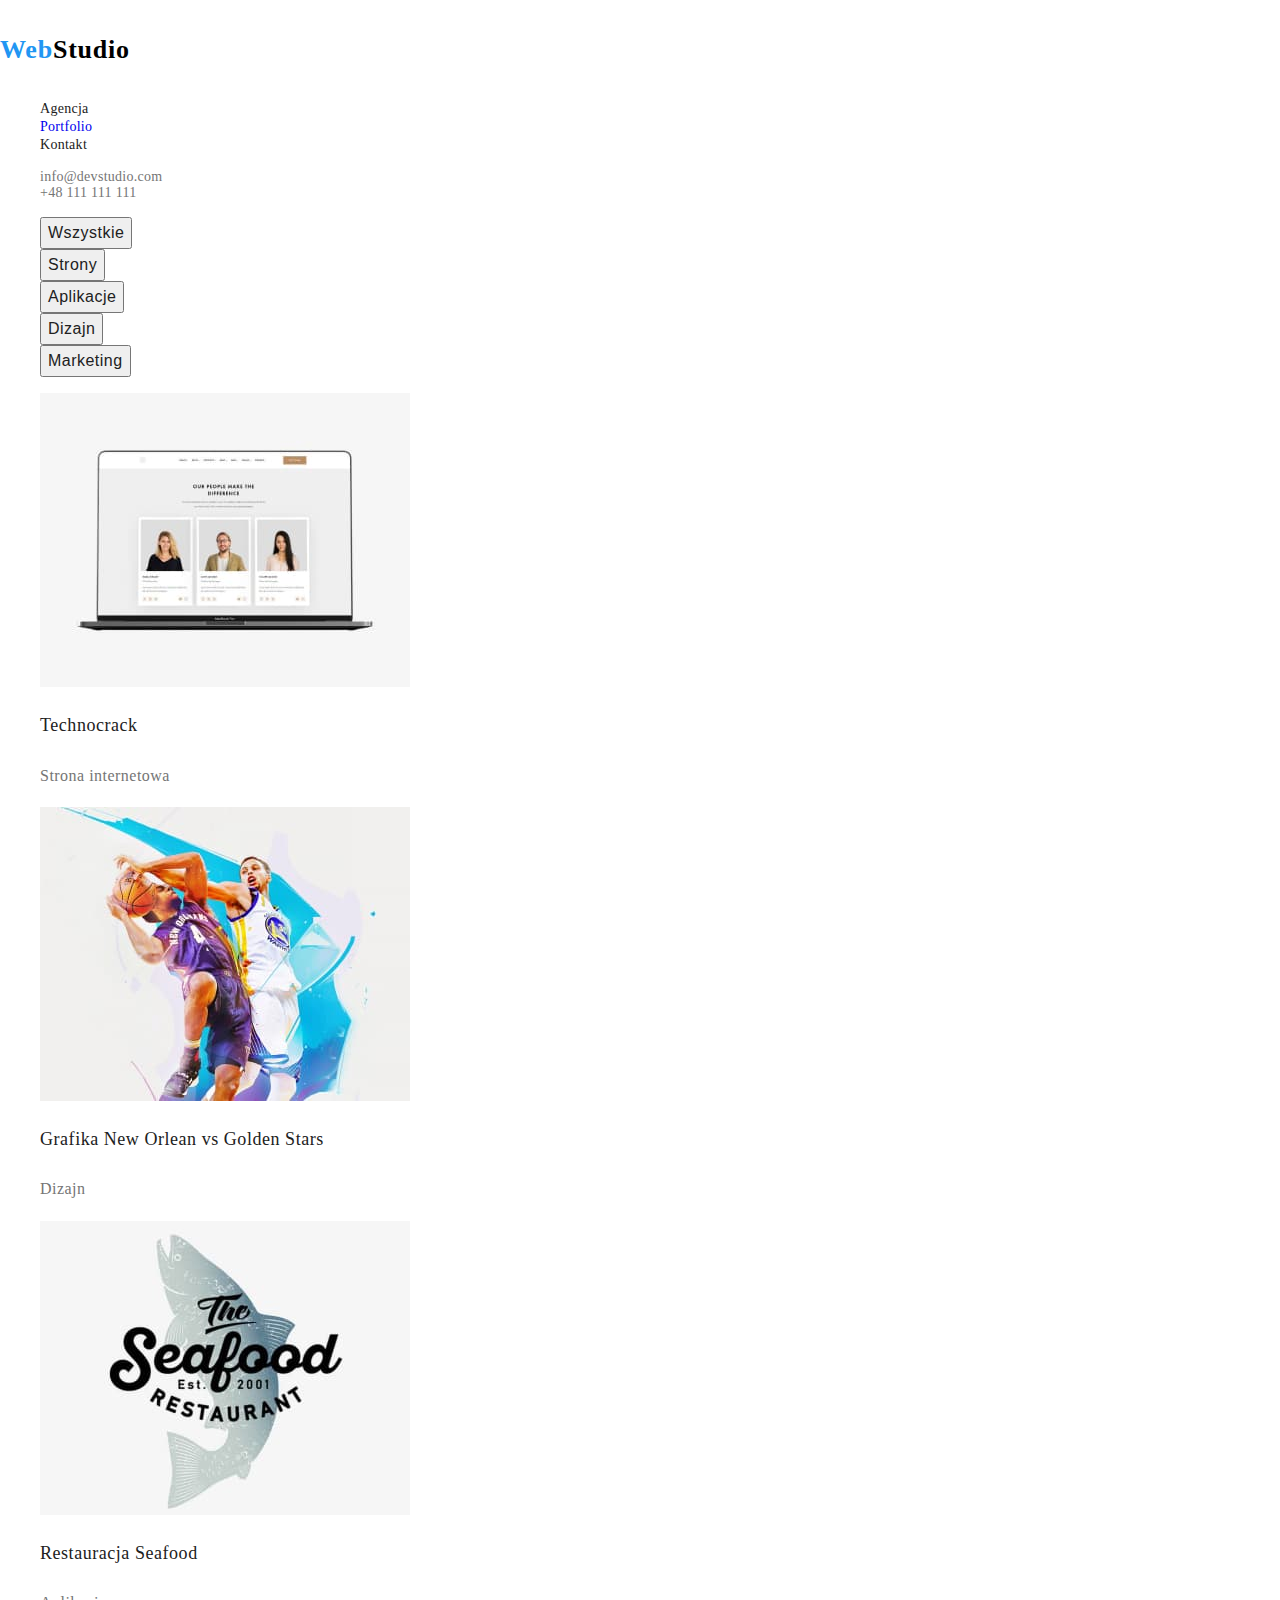
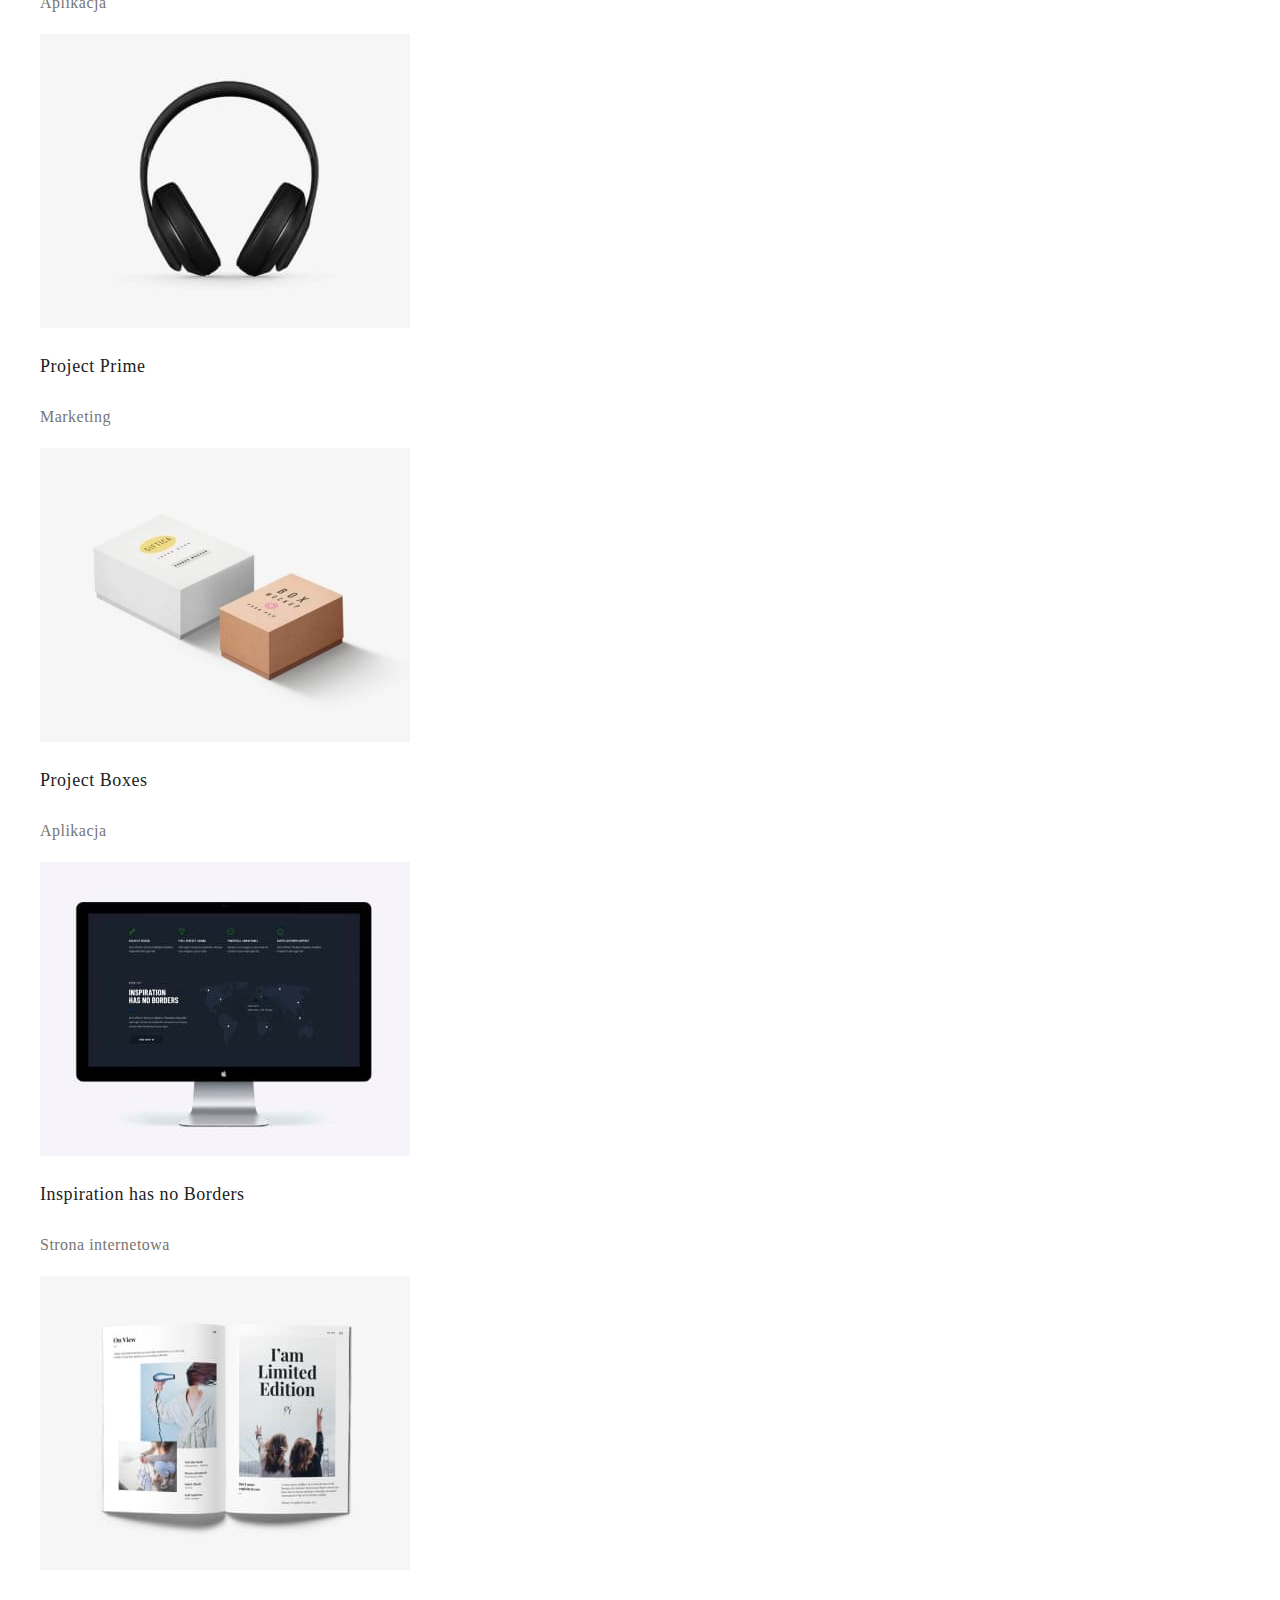
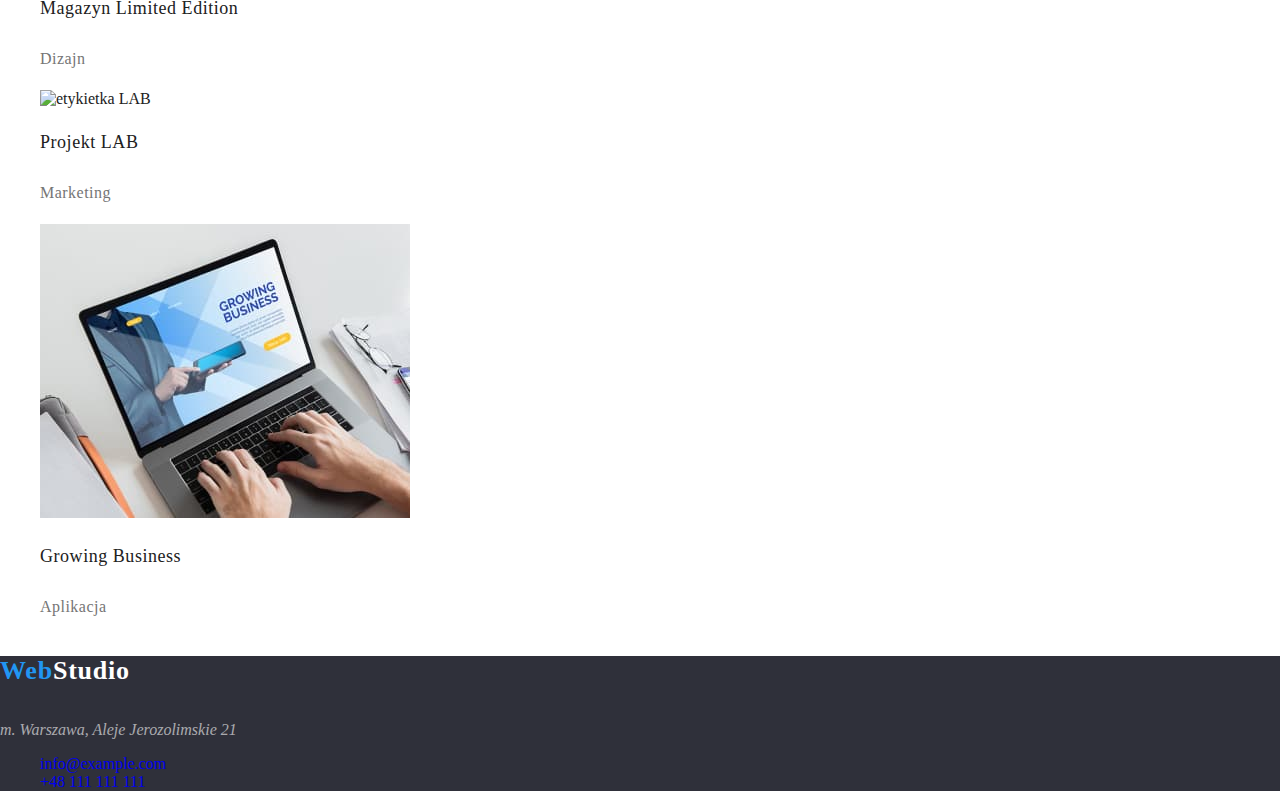
==== portfolio.html @ 75131bd4 "start" ====
<!DOCTYPE html>
<html lang="en">
  <head>
    <meta charset="UTF-8"/>
    <title>portfolio</title>
    <link rel="preconnect" href="https://fonts.googleapis.com">
<link rel="preconnect" href="https://fonts.gstatic.com" crossorigin>
<link href="https://fonts.googleapis.com/css2?family=Raleway:wght@700&family=Roboto:wght@400;500;700;900&display=swap" rel="stylesheet">
    <link rel="preconnect" href="https://fonts.google.com">
    <link href="css/styles.css" rel="stylesheet"/>
  </head>
  <body>
    <header>
      <nav class="navigation">
        <a class="navigation-logo" href="index.html"><h4>
          <span>Web</span>Studio
        </h4></a>
        <ul>
          <li class="navigation-list-item">
            <a class="navigation-list-link">Agencja</a>
          </li>
          <li class="navigation-list-item">
            <a class="navigation-list-link" href="portfolio.html">
              Portfolio</a>
          </li>
          <li class="navigation-list-item">
            <a class="navigation-list-link">Kontakt</a>
          </li>
        </ul>
      </nav>
      <ul class="contact">
        <li><a class="contact-link" href="info@devstudio.com">
          info@devstudio.com
        </a></li>
        <li><a class="contact-link" href="tel:+48111111111">
           +48 111 111 111 
        </a></li>
      </ul>
    </header>
    <main>
        <ul>
          <li><button class="port-btn" type="button">Wszystkie</button></li>
          <li><button class="port-btn" type="button">Strony</button></li>
          <li><button class="port-btn" type="button">Aplikacje</button></li>
          <li><button class="port-btn" type="button">Dizajn</button></li>
          <li><button class="port-btn" type="button">Marketing</button></li>
        </ul>
        <section>
          <ul>
          <li class="port-card">
              <img
                src="images/portfolio/technocrack.jpg"
                alt="Laptop with open side technocrack"
                width="370"
                height="294"
              />
            <h3 class="port-card-label">Technocrack</h3>
            <p class="port-card-sublabel">Strona internetowa</p>
          </li>
          <li class="port-card">
            <img
              src="images/portfolio/graficnovgs.jpg"
              alt="grafika New Orlean vs Golden Stars"
              width="370"
              height="294"
            />
            <h3 class="port-card-label">Grafika New Orlean vs Golden Stars</h3>
            <p class="port-card-sublabel">Dizajn</p>
          </li>
          <li class="port-card">
            <img
              src="images/portfolio/restaurantseafood.jpg"
              alt="Restauracja Seafood"
              width="370"
              height="294"
            />
            <h3 class="port-card-label">Restauracja Seafood</h3>
            <p class="port-card-sublabel">Aplikacja</p>
          </li>
          <li class="port-card">
            <img
              src="images/portfolio/projectprime.jpg"
              alt="słuchawki"
              width="370"
              height="294"
            />
            <h3 class="port-card-label">Project Prime</h3>
            <p class="port-card-sublabel">Marketing</p>
          </li>
          <li class="port-card">
            <img
              src="images/portfolio/projectboxes.jpg"
              alt="pudełka"
              width="370"
              height="294"
            />
            <h3 class="port-card-label" >Project Boxes</h3>
            <p class="port-card-sublabel">Aplikacja</p>
        </li>
        <li class="port-card">
            <img
              src="images/portfolio/inspirationhasnoborders.jpg"
              alt="ekran z inspiration has no borders"
              width="370"
              height="294"
            />
            <h3 class="port-card-label">Inspiration has no Borders</h3>
            <p class="port-card-sublabel">Strona internetowa</p>
        </li>
        <li class="port-card">
          <img
            src="images/portfolio/limitededition.jpg"
            alt="strona z magazynu"
            width="370"
            height="294"
          />
          <h3 class="port-card-label">Magazyn Limited Edition</h3>
          <p class="port-card-sublabel">Dizajn</p>
        </li>
        <li class="port-card">
          <img
            src="images/portfolio/lab.jpg"
            alt="etykietka LAB"
            width="370"
            height="294"
          />
          <h3 class="port-card-label">Projekt LAB</h3>
          <p class="port-card-sublabel">Marketing</p>
        </li>
        <li>
      <li class="port-card">
        <img
          src="images/portfolio/gb.jpg"
          alt="pudełka"
          width="370"
          height="294"
        />
        <h3 class="port-card-label">Growing Business</h3>
        <p class="port-card-sublabel">Aplikacja</p>
      </li>
      </ul>
  </section>
  </main>
  <footer>
    <a class="navigation-logo" href="index.html"><h4><span>Web</span>Studio</h4></a>
    <address class="address">m. Warszawa, Aleje Jerozolimskie 21</address>
    <ul>
      <li class="contact-link">
        <a href="mailto:info@example.com"> info@example.com</a>
      </li>
      <li class="contact-link">
        <a href="tel:+48111111111"> +48 111 111 111</a>
      </li>
    </ul>
  </footer>
  </body>
</html>
---- css/styles.css ----
:root{
    --main-font: font-family: 'Roboto', sans-serif;
    --secoundary-font: font-family: 'Raleway', sans-serif;
    --main-color: #2196F3; 
    --secoundary-color:  #757575;
}

a{
    text-decoration: none;
}

li{
    list-style-type: none;
}

body{
    font-family: var(--main-font,--secoundary-font);
    color: #212121;
    padding: 0;
    margin: 0;
}

/* =======HEADER====== */

.navigation-logo{
    font-family: var(--secoundary-font);
    font-weight: 700;
    font-size: 26px;
    line-height: 1,192;
    letter-spacing: 0.03em;
    color: #000000;
    cursor: pointer;
}

.navigation-logo span{
    color: var(--main-color);
}

.navigation-list-link{
    font-weight: 500;
    font-size: 14px;
    line-height: 1,172;
    letter-spacing: 0.02em;
    cursor: pointer;
}
.navigation-list-link:hover,
.navigation-list-link:focus{
    color: var(--main-color);
}

.contact{
    font-style: normal;
    font-family: var(--main-font);
    font-weight: 500;
    font-size: 14px;
    line-height: 1,423;
    letter-spacing: 0.02em;
    color: var(--secoundary-color);
}

.contact-link{
color: var(--secoundary-color);
cursor: pointer;
}
.contact-link:hover,
.contact-link:focus{
    color: var(-main-color);
}

/* ===END=HEADER====== */

/* =======MAIN====== */

h1{
    font-weight: 900;
    font-size: 44px;
    line-height: 1.36;
    text-align: center;
    letter-spacing: 0.06em;
    text-transform: uppercase;
    background-color: #2F303A;
    color: #ffffff;
}

.par-title{
    font-weight: 700;
    font-size: 14px;
    line-height: 1.143;
    letter-spacing: 0.03em;
    text-transform: uppercase;
}

.par{
    font-weight: 400;
    font-size: 14px;
    line-height: 1.71;
    letter-spacing: 0.03em;
    color: var(-secoundary-color);
}

.modal-btn{
    cursor: pointer;
    background-color: var(--main-color);
    color: #fff;
    box-shadow: 0px 4px 4px rgba(0, 0, 0, 0.15);
    border-radius: 4px;
    border: none;
}

.team li{
    font-weight: 400;
    font-size: 16px;
    line-height: 19px;
    letter-spacing: 0.03em;
    color: #757575;
}

.team-name{
    font-weight: 500;
    font-size: 16px;
    line-height: 19px;
    color: #212121;
}

h2{
    font-weight: 700;
    font-size: 36px;
    line-height: 1.667;
    text-align: center;
    letter-spacing: 0.03em;
}

.port-btn{
    font-weight: 500;
    font-size: 16px;
    line-height: 1.62;
    text-align: center;
    letter-spacing: 0.03em;
    color: #212121;
    cursor: pointer;
}
.port-btn:hover,
.port-btn:focus{
    color: #FFFFFF;
    background-color: var(-main-color);
}


.port-card-label{
    font-weight: 400;
    font-size: 18px;
    line-height: 1.88;
    letter-spacing: 0.03em;
    color: #212121;
}

.port-card-sublabel{
    font-weight: 400;
    font-size: 16px;
    line-height: 1.88;
    letter-spacing: 0.03em;
    color: #757575;
}

/* ===END=MAIN====== */

/* =======FOOTER==== */
footer{
    background-color: #2F303A;
}

 footer .navigation-logo {
    color: #ffffff;
 }
 
 footer > .address{
    color: rgba(255, 255, 255, 0.6);
 }

/* ===END=FOOTER==== */
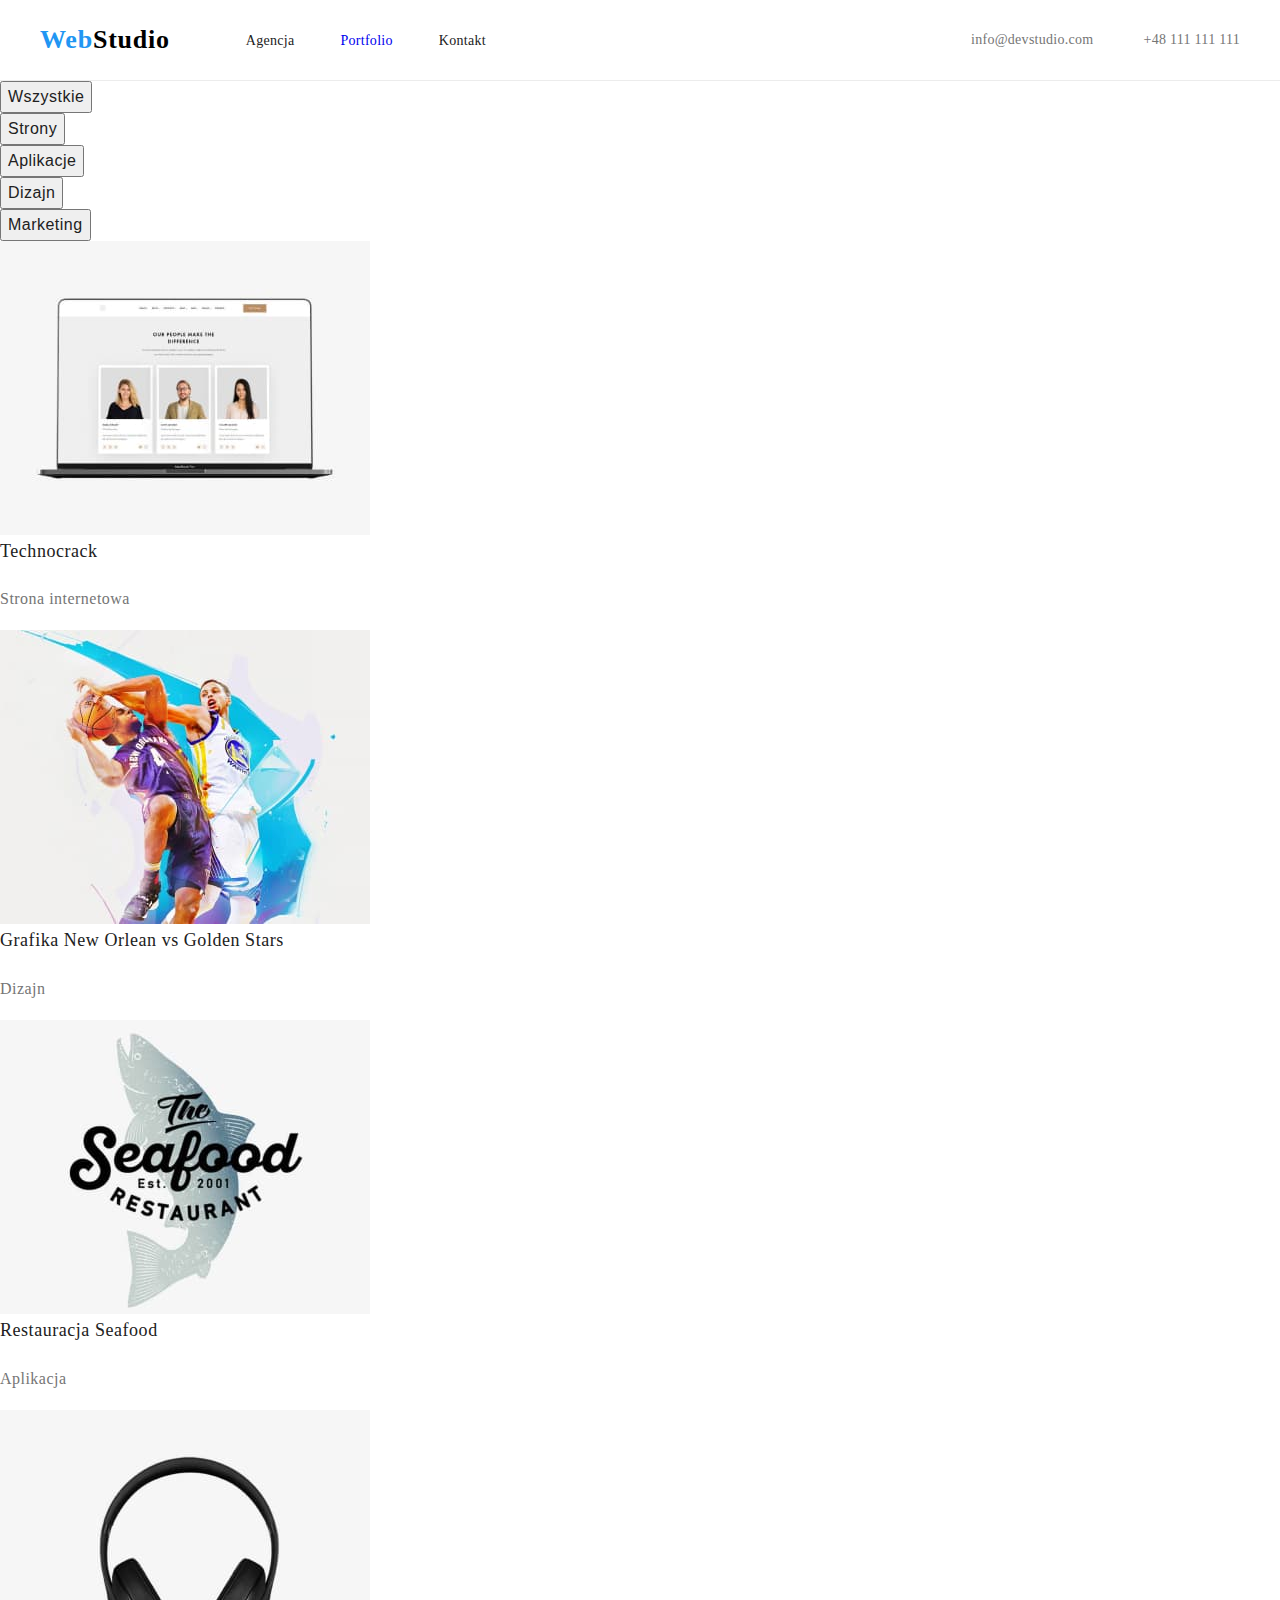
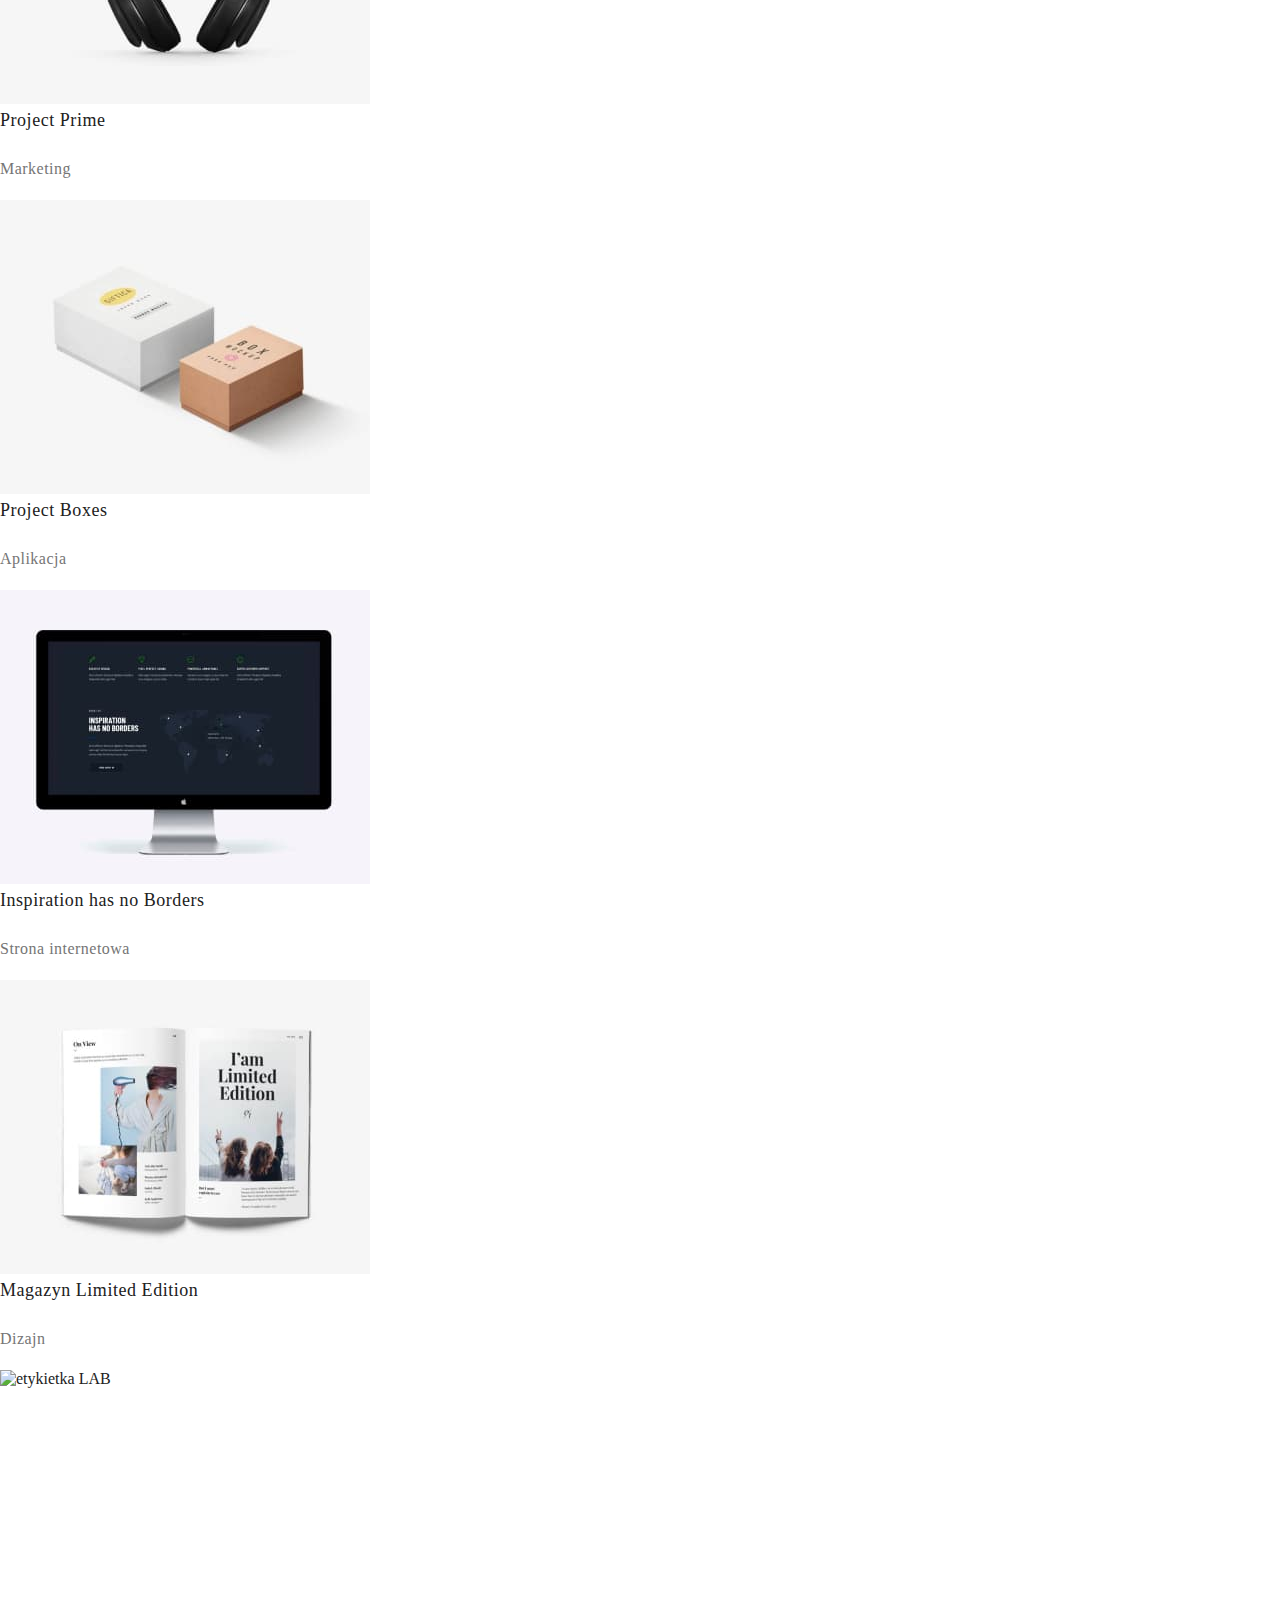
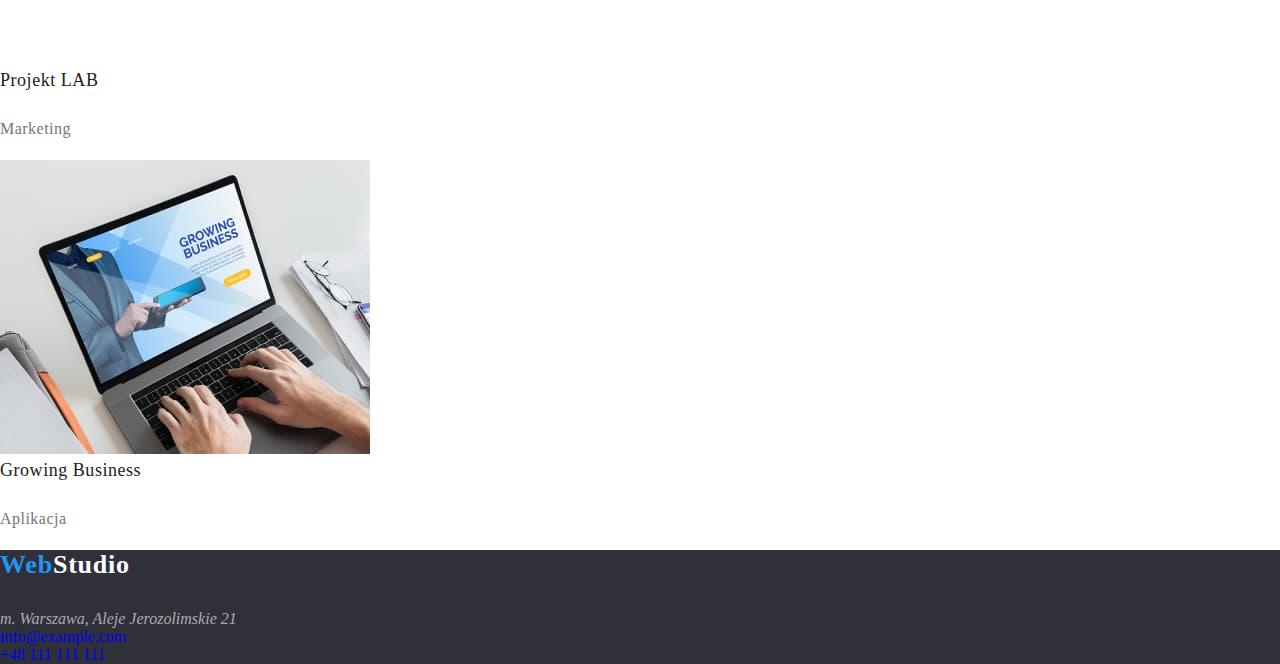
==== commit a05b8377: "zaj. prakt. cz.1" ====
--- a/portfolio.html
+++ b/portfolio.html
@@ -10,43 +10,55 @@
     <link href="css/styles.css" rel="stylesheet"/>
   </head>
   <body>
-    <header>
+    <header class="header">
+    <div class="container">
       <nav class="navigation">
-        <a class="navigation-logo" href="index.html"><h4>
-          <span>Web</span>Studio
-        </h4></a>
-        <ul>
-          <li class="navigation-list-item">
-            <a class="navigation-list-link">Agencja</a>
-          </li>
-          <li class="navigation-list-item">
-            <a class="navigation-list-link" href="portfolio.html">
-              Portfolio</a>
-          </li>
-          <li class="navigation-list-item">
-            <a class="navigation-list-link">Kontakt</a>
-          </li>
+        <a class="navigation-logo link" href="index.html"><h4>
+            <span>Web</span>Studio
+          </h4></a>
+          <ul class="navigation-list list">
+            <li class="navigation-list-item">
+              <a class="navigation-list-link link">Agencja</a>
+            </li>
+            <li class="navigation-list-item">
+              <a class="navigation-list-link link" href="portfolio.html">
+                Portfolio</a>
+            </li>
+            <li class="navigation-list-item">
+              <a class="navigation-list-link link">Kontakt</a>
+            </li>
+          </ul>
+        </nav>
+        <ul class="contact-list list">
+          <li class="contact-list-item"><a class="contact-link link" href="info@devstudio.com">
+            info@devstudio.com
+          </a></li>
+          <li class="contact-list-item"><a class="contact-link link" href="tel:+48111111111">
+            +48 111 111 111 
+          </a></li>
         </ul>
-      </nav>
-      <ul class="contact">
-        <li><a class="contact-link" href="info@devstudio.com">
-          info@devstudio.com
-        </a></li>
-        <li><a class="contact-link" href="tel:+48111111111">
-           +48 111 111 111 
-        </a></li>
-      </ul>
+      </div>
     </header>
+
+<!-- MAIN -->
+
+    <!-- FILTER -->
+
     <main>
-        <ul>
+        <ul class="list">
           <li><button class="port-btn" type="button">Wszystkie</button></li>
           <li><button class="port-btn" type="button">Strony</button></li>
           <li><button class="port-btn" type="button">Aplikacje</button></li>
           <li><button class="port-btn" type="button">Dizajn</button></li>
           <li><button class="port-btn" type="button">Marketing</button></li>
         </ul>
+
+    <!-- FILTER -->
+
+    <!-- CARDS -->
+
         <section>
-          <ul>
+          <ul class="list">
           <li class="port-card">
               <img
                 src="images/portfolio/technocrack.jpg"
@@ -96,8 +108,8 @@
             />
             <h3 class="port-card-label" >Project Boxes</h3>
             <p class="port-card-sublabel">Aplikacja</p>
-        </li>
-        <li class="port-card">
+          </li>
+          <li class="port-card">
             <img
               src="images/portfolio/inspirationhasnoborders.jpg"
               alt="ekran z inspiration has no borders"
@@ -106,50 +118,54 @@
             />
             <h3 class="port-card-label">Inspiration has no Borders</h3>
             <p class="port-card-sublabel">Strona internetowa</p>
-        </li>
-        <li class="port-card">
-          <img
-            src="images/portfolio/limitededition.jpg"
-            alt="strona z magazynu"
-            width="370"
-            height="294"
-          />
-          <h3 class="port-card-label">Magazyn Limited Edition</h3>
-          <p class="port-card-sublabel">Dizajn</p>
-        </li>
-        <li class="port-card">
-          <img
-            src="images/portfolio/lab.jpg"
-            alt="etykietka LAB"
-            width="370"
-            height="294"
-          />
-          <h3 class="port-card-label">Projekt LAB</h3>
-          <p class="port-card-sublabel">Marketing</p>
-        </li>
-        <li>
-      <li class="port-card">
-        <img
-          src="images/portfolio/gb.jpg"
-          alt="pudełka"
-          width="370"
-          height="294"
-        />
-        <h3 class="port-card-label">Growing Business</h3>
-        <p class="port-card-sublabel">Aplikacja</p>
-      </li>
-      </ul>
-  </section>
+          </li>
+          <li class="port-card">
+            <img
+              src="images/portfolio/limitededition.jpg"
+              alt="strona z magazynu"
+              width="370"
+              height="294"
+            />
+            <h3 class="port-card-label">Magazyn Limited Edition</h3>
+            <p class="port-card-sublabel">Dizajn</p>
+          </li>
+          <li class="port-card">
+            <img
+              src="images/portfolio/lab.jpg"
+              alt="etykietka LAB"
+              width="370"
+              height="294"
+            />
+            <h3 class="port-card-label">Projekt LAB</h3>
+            <p class="port-card-sublabel">Marketing</p>
+          </li>
+          <li class="port-card">
+            <img
+              src="images/portfolio/gb.jpg"
+              alt="pudełka"
+              width="370"
+              height="294"
+            />
+            <h3 class="port-card-label">Growing Business</h3>
+            <p class="port-card-sublabel">Aplikacja</p>
+          </li>
+        </ul>
+      </section>
+
+    <!-- CARDS -->
+
+<!-- MAIN -->
+
   </main>
   <footer>
-    <a class="navigation-logo" href="index.html"><h4><span>Web</span>Studio</h4></a>
+    <a class="navigation-logo link" href="index.html"><h4><span>Web</span>Studio</h4></a>
     <address class="address">m. Warszawa, Aleje Jerozolimskie 21</address>
-    <ul>
+    <ul class="list">
       <li class="contact-link">
-        <a href="mailto:info@example.com"> info@example.com</a>
+        <a class="link" href="mailto:info@example.com"> info@example.com</a>
       </li>
       <li class="contact-link">
-        <a href="tel:+48111111111"> +48 111 111 111</a>
+        <a class="link" href="tel:+48111111111"> +48 111 111 111</a>
       </li>
     </ul>
   </footer>
--- a/css/styles.css
+++ b/css/styles.css
@@ -5,12 +5,37 @@
     --secoundary-color:  #757575;
 }
 
-a{
+h1,
+h2,
+h3,
+h4,
+h5{
+    margin: 0;
+}
+
+ul,
+ol{
+    margin: 0;
+    padding: 0;
+}
+
+img{
+    display: block;
+}
+
+.link{
     text-decoration: none;
 }
 
-li{
+.list{
     list-style-type: none;
+}
+
+.container{
+    width: 1200px;
+    padding: 0 15px;
+    align-items: center;
+    margin: 0 auto;
 }
 
 body{
@@ -21,6 +46,29 @@
 }
 
 /* =======HEADER====== */
+
+.header{
+    border-bottom: 1px solid #ECECEC;
+}
+
+.header .container{
+    display: flex;
+    align-items: center;
+    padding: 25px 0;
+}
+
+.navigation{
+    display: flex;
+}
+
+.navigation-list{
+    display: flex;
+    align-items: center;
+}
+
+.navigation-list-item:not(:last-child){
+    margin-right: 46px;
+}
 
 .navigation-logo{
     font-family: var(--secoundary-font);
@@ -30,6 +78,7 @@
     letter-spacing: 0.03em;
     color: #000000;
     cursor: pointer;
+    margin-right: 76px;
 }
 
 .navigation-logo span{
@@ -48,7 +97,16 @@
     color: var(--main-color);
 }
 
-.contact{
+.contact-list{
+    display: flex;
+    margin-left: auto;
+}
+
+.contact-list-item:not(:last-child){
+    margin-right: 50px;
+}
+
+.contact-list{
     font-style: normal;
     font-family: var(--main-font);
     font-weight: 500;
@@ -107,7 +165,7 @@
     border: none;
 }
 
-.team li{
+.team-container li{
     font-weight: 400;
     font-size: 16px;
     line-height: 19px;
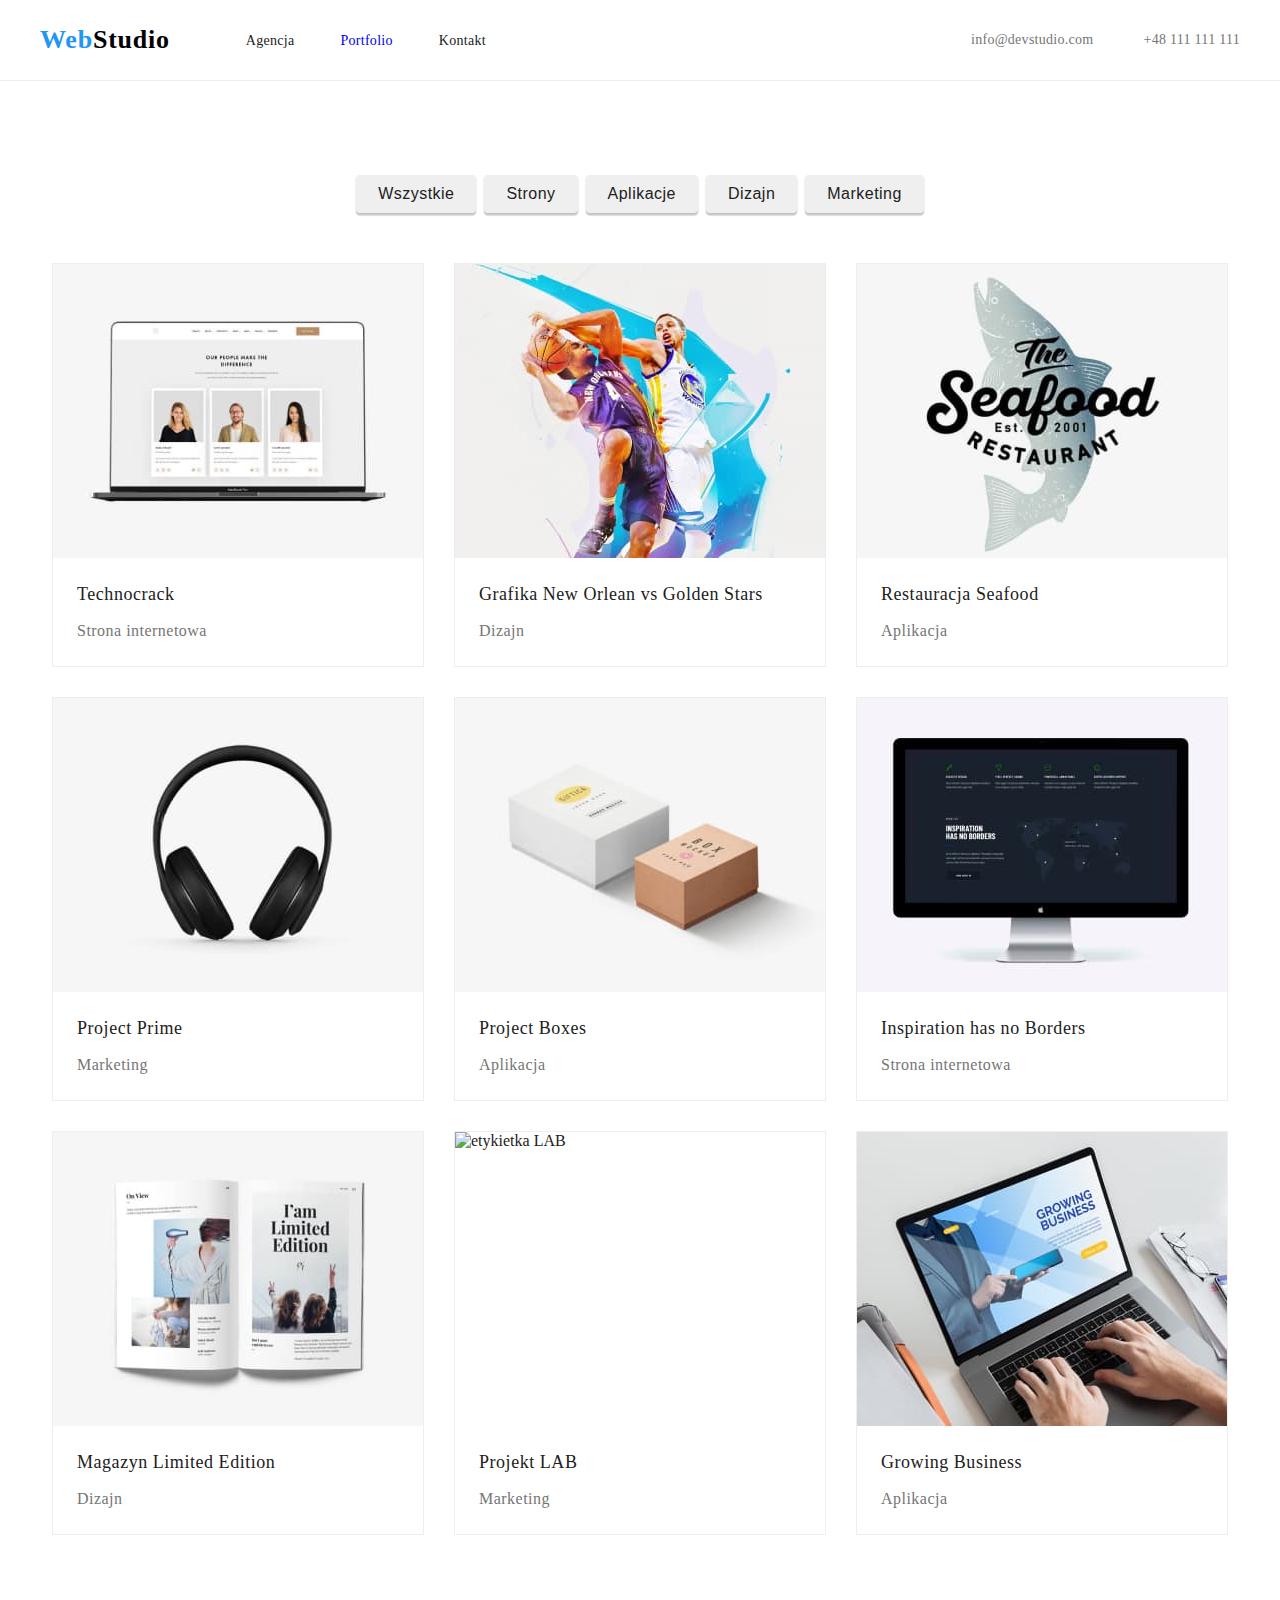
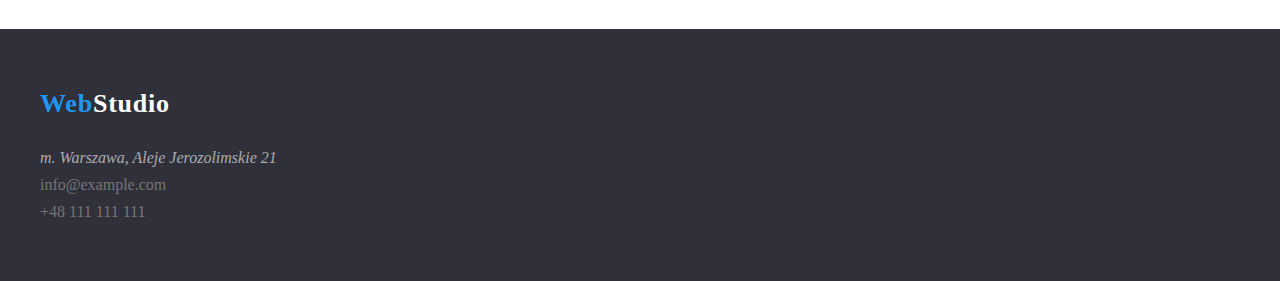
==== commit bbc8e239: "zaj. prakt. cz. 2" ====
--- a/portfolio.html
+++ b/portfolio.html
@@ -45,111 +45,126 @@
     <!-- FILTER -->
 
     <main>
-        <ul class="list">
-          <li><button class="port-btn" type="button">Wszystkie</button></li>
-          <li><button class="port-btn" type="button">Strony</button></li>
-          <li><button class="port-btn" type="button">Aplikacje</button></li>
-          <li><button class="port-btn" type="button">Dizajn</button></li>
-          <li><button class="port-btn" type="button">Marketing</button></li>
-        </ul>
-
+      <section class="portfolio">
+        <div class="container">
+          <ul class="filter-list list">
+            <li class="filter-list-item">
+              <button class="filter-btn" type="button">Wszystkie</button>
+            </li class="filter-list-item">
+            <li class="filter-list-item">
+              <button class="filter-btn" type="button">Strony</button>
+            </li>
+            <li class="filter-list-item">
+              <button class="filter-btn" type="button">Aplikacje</button>
+            </li>
+            <li class="filter-list-item">
+              <button class="filter-btn" type="button">Dizajn</button>
+            </li>
+            <li class="filter-list-item">
+              <button class="filter-btn" type="button">Marketing</button>
+            </li>
+          </ul>
+        </div>
+      
     <!-- FILTER -->
 
     <!-- CARDS -->
 
-        <section>
-          <ul class="list">
-          <li class="port-card">
+      
+        <div class="container">
+          <ul class="port-cards-list list">
+            <li class="port-card">
+                <img
+                  src="images/portfolio/technocrack.jpg"
+                  alt="Laptop with open side technocrack"
+                  width="370"
+                  height="294"
+                />
+                <h3 class="port-card-label">Technocrack</h3>
+                <p class="port-card-sublabel">Strona internetowa</p>
+            </li>
+            <li class="port-card">
               <img
-                src="images/portfolio/technocrack.jpg"
-                alt="Laptop with open side technocrack"
+                src="images/portfolio/graficnovgs.jpg"
+                alt="grafika New Orlean vs Golden Stars"
                 width="370"
                 height="294"
               />
-            <h3 class="port-card-label">Technocrack</h3>
-            <p class="port-card-sublabel">Strona internetowa</p>
-          </li>
-          <li class="port-card">
-            <img
-              src="images/portfolio/graficnovgs.jpg"
-              alt="grafika New Orlean vs Golden Stars"
-              width="370"
-              height="294"
-            />
-            <h3 class="port-card-label">Grafika New Orlean vs Golden Stars</h3>
-            <p class="port-card-sublabel">Dizajn</p>
-          </li>
-          <li class="port-card">
-            <img
-              src="images/portfolio/restaurantseafood.jpg"
-              alt="Restauracja Seafood"
-              width="370"
-              height="294"
-            />
-            <h3 class="port-card-label">Restauracja Seafood</h3>
-            <p class="port-card-sublabel">Aplikacja</p>
-          </li>
-          <li class="port-card">
-            <img
-              src="images/portfolio/projectprime.jpg"
-              alt="słuchawki"
-              width="370"
-              height="294"
-            />
-            <h3 class="port-card-label">Project Prime</h3>
-            <p class="port-card-sublabel">Marketing</p>
-          </li>
-          <li class="port-card">
-            <img
-              src="images/portfolio/projectboxes.jpg"
-              alt="pudełka"
-              width="370"
-              height="294"
-            />
-            <h3 class="port-card-label" >Project Boxes</h3>
-            <p class="port-card-sublabel">Aplikacja</p>
-          </li>
-          <li class="port-card">
-            <img
-              src="images/portfolio/inspirationhasnoborders.jpg"
-              alt="ekran z inspiration has no borders"
-              width="370"
-              height="294"
-            />
-            <h3 class="port-card-label">Inspiration has no Borders</h3>
-            <p class="port-card-sublabel">Strona internetowa</p>
-          </li>
-          <li class="port-card">
-            <img
-              src="images/portfolio/limitededition.jpg"
-              alt="strona z magazynu"
-              width="370"
-              height="294"
-            />
-            <h3 class="port-card-label">Magazyn Limited Edition</h3>
-            <p class="port-card-sublabel">Dizajn</p>
-          </li>
-          <li class="port-card">
-            <img
-              src="images/portfolio/lab.jpg"
-              alt="etykietka LAB"
-              width="370"
-              height="294"
-            />
-            <h3 class="port-card-label">Projekt LAB</h3>
-            <p class="port-card-sublabel">Marketing</p>
-          </li>
-          <li class="port-card">
-            <img
-              src="images/portfolio/gb.jpg"
-              alt="pudełka"
-              width="370"
-              height="294"
-            />
-            <h3 class="port-card-label">Growing Business</h3>
-            <p class="port-card-sublabel">Aplikacja</p>
-          </li>
-        </ul>
+              <h3 class="port-card-label">Grafika New Orlean vs Golden Stars</h3>
+              <p class="port-card-sublabel">Dizajn</p>
+            </li>
+            <li class="port-card">
+              <img
+                src="images/portfolio/restaurantseafood.jpg"
+                alt="Restauracja Seafood"
+                width="370"
+                height="294"
+              />
+              <h3 class="port-card-label">Restauracja Seafood</h3>
+              <p class="port-card-sublabel">Aplikacja</p>
+            </li>
+            <li class="port-card">
+              <img
+                src="images/portfolio/projectprime.jpg"
+                alt="słuchawki"
+                width="370"
+                height="294"
+              />
+              <h3 class="port-card-label">Project Prime</h3>
+              <p class="port-card-sublabel">Marketing</p>
+            </li>
+            <li class="port-card">
+              <img
+                src="images/portfolio/projectboxes.jpg"
+                alt="pudełka"
+                width="370"
+                height="294"
+              />
+              <h3 class="port-card-label" >Project Boxes</h3>
+              <p class="port-card-sublabel">Aplikacja</p>
+            </li>
+            <li class="port-card">
+              <img
+                src="images/portfolio/inspirationhasnoborders.jpg"
+                alt="ekran z inspiration has no borders"
+                width="370"
+                height="294"
+              />
+              <h3 class="port-card-label">Inspiration has no Borders</h3>
+              <p class="port-card-sublabel">Strona internetowa</p>
+            </li>
+            <li class="port-card">
+              <img
+                src="images/portfolio/limitededition.jpg"
+                alt="strona z magazynu"
+                width="370"
+                height="294"
+              />
+              <h3 class="port-card-label">Magazyn Limited Edition</h3>
+              <p class="port-card-sublabel">Dizajn</p>
+            </li>
+            <li class="port-card">
+              <img
+                src="images/portfolio/lab.jpg"
+                alt="etykietka LAB"
+                width="370"
+                height="294"
+              />
+              <h3 class="port-card-label">Projekt LAB</h3>
+              <p class="port-card-sublabel">Marketing</p>
+            </li>
+            <li class="port-card">
+              <img
+                src="images/portfolio/gb.jpg"
+                alt="pudełka"
+                width="370"
+                height="294"
+              />
+              <h3 class="port-card-label">Growing Business</h3>
+              <p class="port-card-sublabel">Aplikacja</p>
+            </li>
+          </ul>
+        </div>
       </section>
 
     <!-- CARDS -->
@@ -157,17 +172,19 @@
 <!-- MAIN -->
 
   </main>
-  <footer>
-    <a class="navigation-logo link" href="index.html"><h4><span>Web</span>Studio</h4></a>
-    <address class="address">m. Warszawa, Aleje Jerozolimskie 21</address>
-    <ul class="list">
-      <li class="contact-link">
-        <a class="link" href="mailto:info@example.com"> info@example.com</a>
-      </li>
-      <li class="contact-link">
-        <a class="link" href="tel:+48111111111"> +48 111 111 111</a>
-      </li>
-    </ul>
+  <footer class="footer">
+    <div class="container">
+      <a class="navigation-logo link" href="index.html"><h4><span>Web</span>Studio</h4></a>
+      <address class="address">m. Warszawa, Aleje Jerozolimskie 21</address>
+      <ul class="list">
+        <li class="footer-list-item">
+          <a class="contact-link link" href="mailto:info@example.com"> info@example.com</a>
+        </li>
+        <li class="footer-list-item">
+          <a class="contact-link link" href="tel:+48111111111"> +48 111 111 111</a>
+        </li>
+      </ul>
+    </div>
   </footer>
   </body>
 </html>
--- a/css/styles.css
+++ b/css/styles.css
@@ -19,6 +19,10 @@
     padding: 0;
 }
 
+p{
+    margin: 0;
+}
+
 img{
     display: block;
 }
@@ -46,6 +50,10 @@
 }
 
 /* =======HEADER====== */
+
+.section{
+    padding: 94px 0;
+}
 
 .header{
     border-bottom: 1px solid #ECECEC;
@@ -129,6 +137,15 @@
 
 /* =======MAIN====== */
 
+.title .container{
+    text-align: center;
+}
+
+.title{
+    background-color: #2F303A;
+    padding: 200px 0;
+}
+
 h1{
     font-weight: 900;
     font-size: 44px;
@@ -136,24 +153,8 @@
     text-align: center;
     letter-spacing: 0.06em;
     text-transform: uppercase;
-    background-color: #2F303A;
     color: #ffffff;
-}
-
-.par-title{
-    font-weight: 700;
-    font-size: 14px;
-    line-height: 1.143;
-    letter-spacing: 0.03em;
-    text-transform: uppercase;
-}
-
-.par{
-    font-weight: 400;
-    font-size: 14px;
-    line-height: 1.71;
-    letter-spacing: 0.03em;
-    color: var(-secoundary-color);
+    margin-bottom: 30px;
 }
 
 .modal-btn{
@@ -163,14 +164,72 @@
     box-shadow: 0px 4px 4px rgba(0, 0, 0, 0.15);
     border-radius: 4px;
     border: none;
-}
-
-.team-container li{
+    padding: 10px 41px;
+    margin-left: auto;
+}
+
+.paragraphs .list{
+    display: flex;
+}
+
+.par-title{
+    font-weight: 700;
+    font-size: 14px;
+    line-height: 1.143;
+    letter-spacing: 0.03em;
+    text-transform: uppercase;
+    padding-bottom: 10px;
+    text-align: left;
+}
+
+.par{
+    font-weight: 400;
+    font-size: 14px;
+    line-height: 1.71;
+    letter-spacing: 0.03em;
+    color: var(-secoundary-color);
+    padding-top: 94px;
+}
+
+.par:not(:last-child){
+    margin-right: 30px;
+}
+
+.activities-list{
+    display:flex;
+    justify-content: center;
+}
+
+.acivities-list-item:not(:last-child){
+    margin-right: 30px;
+}
+
+.team{
+    background: #F5F4FA;
+}
+
+.team-list{
+    display: flex;
+    justify-content: center;
+}
+
+.team-list-item{
+    background: #fff;
+    border-radius: 0 0 4px 4px;
+    box-shadow: 0px 1px 3px rgba(0, 0, 0, 0.12),
+                0px 1px 1px rgba(0, 0, 0, 0.14),
+                0px 2px 1px rgba(0, 0, 0, 0.2);
+    color: #757575;
     font-weight: 400;
     font-size: 16px;
     line-height: 19px;
     letter-spacing: 0.03em;
-    color: #757575;
+    padding-bottom: 30px;
+    text-align: center;
+}
+
+.team-list-item:not(:last-child){
+    margin-right: 30px;
 }
 
 .team-name{
@@ -178,6 +237,8 @@
     font-size: 16px;
     line-height: 19px;
     color: #212121;
+    margin-top: 30px;
+    margin-bottom: 10px;
 }
 
 h2{
@@ -186,23 +247,60 @@
     line-height: 1.667;
     text-align: center;
     letter-spacing: 0.03em;
-}
-
-.port-btn{
+    margin-bottom: 50px;
+}
+
+.portfolio{
+    padding: 94px 0;
+}
+
+.filter-list{
+    display: flex;
+    justify-content: center;
+    margin-bottom: 50px;
+}
+
+.filter-list-item:not(:last-child){
+    margin-right: 8px;
+}
+
+.filter-btn{
+    border: none;
+    border-radius: 4px;
+    box-shadow: 0px 3px 1px rgba(0, 0, 0, 0.1), 
+                0px 1px 2px rgba(0, 0, 0, 0.08), 
+                0px 2px 2px rgba(0, 0, 0, 0.12);
+    color: #212121;
+    cursor: pointer;
     font-weight: 500;
     font-size: 16px;
     line-height: 1.62;
-    text-align: center;
-    letter-spacing: 0.03em;
-    color: #212121;
-    cursor: pointer;
-}
-.port-btn:hover,
-.port-btn:focus{
+    letter-spacing: 0.03em;
+    padding: 6px 22px;
+    text-align: center;
+}
+.filter-btn:hover,
+.filter:focus{
     color: #FFFFFF;
-    background-color: var(-main-color);
-}
-
+    background-color: var(--main-color);
+}
+
+.port-cards-list{
+    display: flex;
+    justify-content: center;
+    flex-wrap: wrap;
+}
+
+.port-card{
+    background: #FFFFFF;
+    border: 1px solid #EEEEEE;
+}
+.port-card:not(:nth-child(3n)){
+    margin-right: 30px;
+}
+.port-card:nth-child(-n+6){
+    margin-bottom: 30px;
+}
 
 .port-card-label{
     font-weight: 400;
@@ -210,6 +308,8 @@
     line-height: 1.88;
     letter-spacing: 0.03em;
     color: #212121;
+    margin-top: 20px;
+    margin-left: 24px;
 }
 
 .port-card-sublabel{
@@ -218,21 +318,30 @@
     line-height: 1.88;
     letter-spacing: 0.03em;
     color: #757575;
+    margin-top: 4px;
+    margin-bottom: 20px;
+    margin-left: 24px;
 }
 
 /* ===END=MAIN====== */
 
 /* =======FOOTER==== */
-footer{
+.footer{
     background-color: #2F303A;
-}
-
- footer .navigation-logo {
+    padding: 60px 0;
+}
+
+ .footer .navigation-logo {
     color: #ffffff;
  }
  
- footer > .address{
+ .footer-list-item:not(:last-child){
+    margin-bottom: 9px;
+}
+
+ .footer .address{
     color: rgba(255, 255, 255, 0.6);
+    margin-bottom: 9px;
  }
 
 /* ===END=FOOTER==== */
